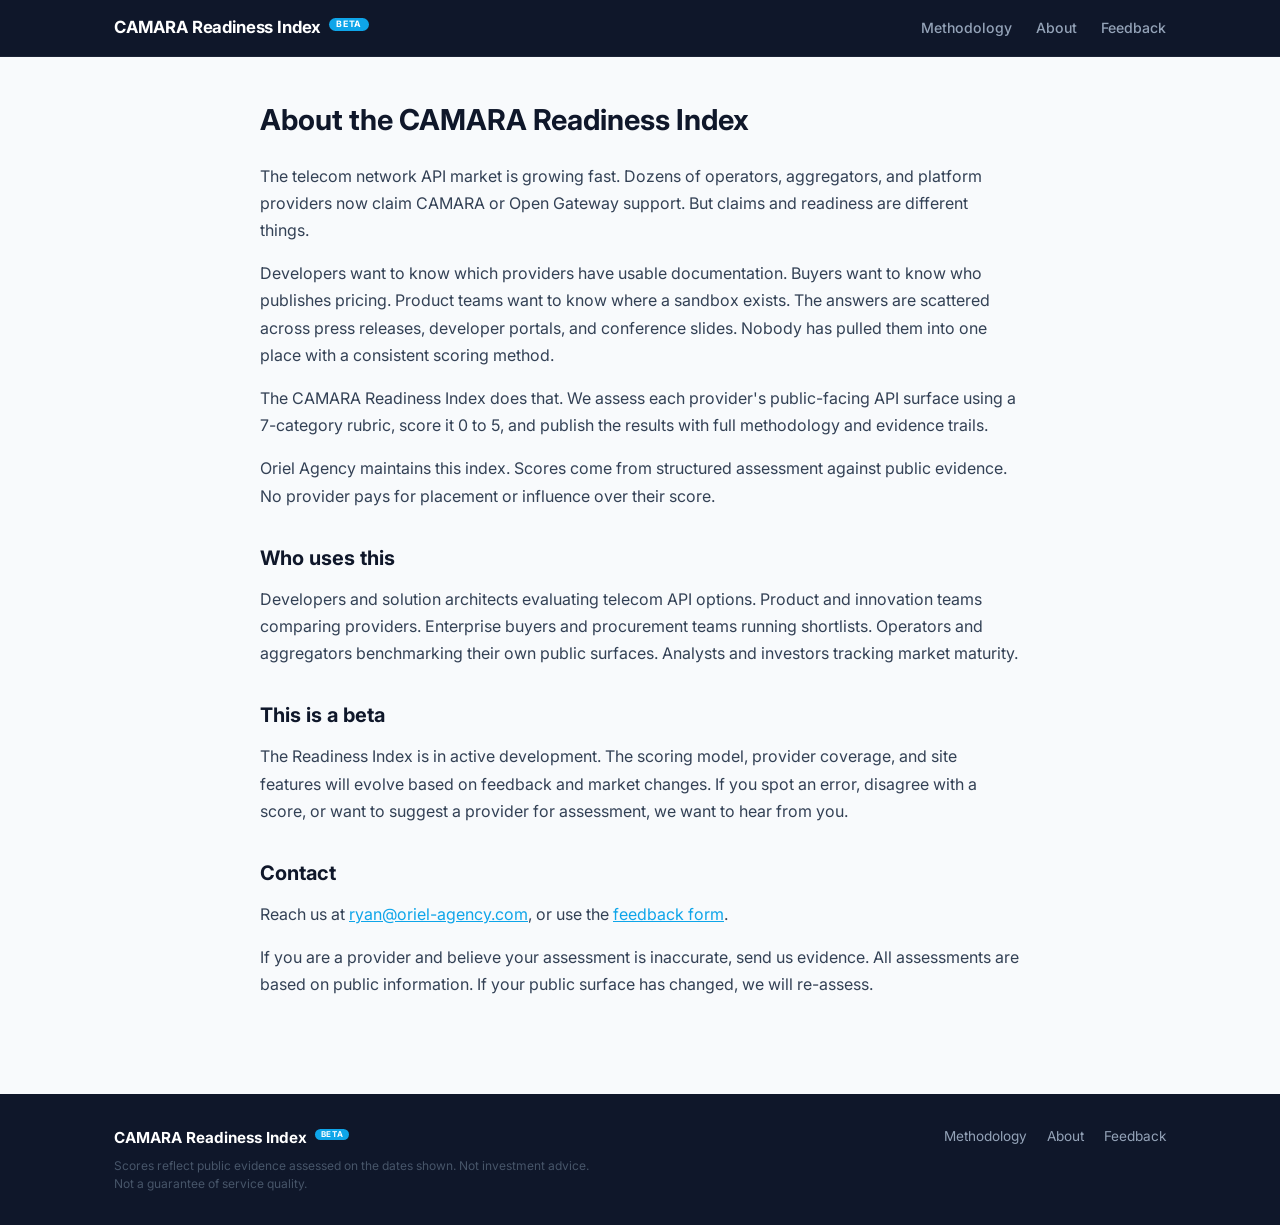
==== about.html @ 5c23a55e "Add files via upload" ====
<!DOCTYPE html>
<html lang="en">
<head>
    <meta charset="UTF-8">
    <meta name="viewport" content="width=device-width, initial-scale=1.0">
    <title>About | CAMARA Readiness Index</title>
    <meta name="robots" content="noindex, nofollow">
    <link rel="preconnect" href="https://fonts.googleapis.com">
    <link href="https://fonts.googleapis.com/css2?family=Inter:wght@400;500;600;700&family=JetBrains+Mono:wght@500&display=swap" rel="stylesheet">
    <link rel="stylesheet" href="style.css">
</head>
<body>

<nav class="nav">
    <div class="container nav-inner">
        <a href="/" class="nav-logo">CAMARA Readiness Index <span class="beta-pill">Beta</span></a>
        <div class="nav-links">
            <a href="/methodology.html">Methodology</a>
            <a href="/about.html">About</a>
            <a href="/feedback.html">Feedback</a>
        </div>
    </div>
</nav>

<main class="container content-page">

    <h1>About the CAMARA Readiness Index</h1>

    <p>The telecom network API market is growing fast. Dozens of operators, aggregators, and platform providers now claim CAMARA or Open Gateway support. But claims and readiness are different things.</p>

    <p>Developers want to know which providers have usable documentation. Buyers want to know who publishes pricing. Product teams want to know where a sandbox exists. The answers are scattered across press releases, developer portals, and conference slides. Nobody has pulled them into one place with a consistent scoring method.</p>

    <p>The CAMARA Readiness Index does that. We assess each provider's public-facing API surface using a 7-category rubric, score it 0 to 5, and publish the results with full methodology and evidence trails.</p>

    <p>Oriel Agency maintains this index. Scores come from structured assessment against public evidence. No provider pays for placement or influence over their score.</p>

    <h2>Who uses this</h2>

    <p>Developers and solution architects evaluating telecom API options. Product and innovation teams comparing providers. Enterprise buyers and procurement teams running shortlists. Operators and aggregators benchmarking their own public surfaces. Analysts and investors tracking market maturity.</p>

    <h2>This is a beta</h2>

    <p>The Readiness Index is in active development. The scoring model, provider coverage, and site features will evolve based on feedback and market changes. If you spot an error, disagree with a score, or want to suggest a provider for assessment, we want to hear from you.</p>

    <h2>Contact</h2>

    <p>Reach us at <a href="mailto:ryan@oriel-agency.com">ryan@oriel-agency.com</a>, or use the <a href="/feedback.html">feedback form</a>.</p>

    <p>If you are a provider and believe your assessment is inaccurate, send us evidence. All assessments are based on public information. If your public surface has changed, we will re-assess.</p>

</main>

<footer class="footer">
    <div class="container footer-inner">
        <div class="footer-left">
            <span class="footer-brand">CAMARA Readiness Index <span class="beta-pill beta-pill-sm">Beta</span></span>
            <p class="footer-disclaimer">Scores reflect public evidence assessed on the dates shown. Not investment advice. Not a guarantee of service quality.</p>
        </div>
        <div class="footer-links">
            <a href="/methodology.html">Methodology</a>
            <a href="/about.html">About</a>
            <a href="/feedback.html">Feedback</a>
        </div>
    </div>
</footer>

</body>
</html>
---- style.css ----
/* CAMARA Readiness Index v2 — Styles */

*, *::before, *::after { box-sizing: border-box; margin: 0; padding: 0; }

:root {
    --navy: #0f172a;
    --navy-light: #1e293b;
    --accent: #0ea5e9;
    --accent-hover: #0284c7;
    --accent-glow: rgba(14, 165, 233, 0.12);
    --bg: #f8fafc;
    --white: #ffffff;
    --border: #e2e8f0;
    --text: #334155;
    --text-light: #64748b;
    --high: #22c55e;
    --moderate: #f59e0b;
    --early: #f97316;
    --minimal: #ef4444;
    --unclear: #9ca3af;
    --radius: 10px;
    --shadow: 0 1px 3px rgba(0,0,0,0.06), 0 1px 2px rgba(0,0,0,0.04);
    --shadow-md: 0 4px 12px rgba(0,0,0,0.08), 0 2px 4px rgba(0,0,0,0.04);
}

html { font-size: 16px; }
body {
    font-family: 'Inter', system-ui, -apple-system, sans-serif;
    color: var(--text);
    background: var(--bg);
    line-height: 1.6;
    -webkit-font-smoothing: antialiased;
}

.container { max-width: 1100px; margin: 0 auto; padding: 0 1.5rem; }

/* --- Beta pill --- */
.beta-pill {
    display: inline-flex; align-items: center; justify-content: center;
    font-size: 0.55rem; font-weight: 700; text-transform: uppercase; letter-spacing: 0.08em;
    background: var(--accent); color: #fff;
    padding: 0.12rem 0.45rem; border-radius: 20px;
    vertical-align: super; margin-left: 0.25rem;
    line-height: 1;
}
.beta-pill-lg { font-size: 0.65rem; padding: 0.18rem 0.55rem; }
.beta-pill-sm { font-size: 0.5rem; padding: 0.1rem 0.35rem; }

/* --- Nav --- */
.nav {
    background: var(--navy);
    padding: 0.9rem 0;
    position: sticky; top: 0; z-index: 100;
    border-bottom: 1px solid rgba(255,255,255,0.05);
}
.nav-inner { display: flex; align-items: center; justify-content: space-between; }
.nav-logo { color: #fff; font-weight: 700; font-size: 1.05rem; text-decoration: none; letter-spacing: -0.01em; }
.nav-links { display: flex; gap: 1.5rem; }
.nav-links a { color: #94a3b8; text-decoration: none; font-size: 0.88rem; font-weight: 500; transition: color .15s; }
.nav-links a:hover { color: #fff; }

/* --- Hero --- */
.hero {
    background: linear-gradient(160deg, #0f172a 0%, #162544 40%, #0c2a4a 100%);
    color: #fff;
    padding: 4rem 0 3.5rem;
    position: relative;
    overflow: hidden;
    border-bottom: 3px solid var(--accent);
}
.hero::before {
    content: '';
    position: absolute;
    top: -40%; right: -15%;
    width: 500px; height: 500px;
    background: radial-gradient(circle, rgba(14,165,233,0.1) 0%, transparent 65%);
    pointer-events: none;
}
.hero h1 { font-size: 2.4rem; font-weight: 700; letter-spacing: -0.025em; margin-bottom: 0.9rem; position: relative; }
.hero-sub { font-size: 1.15rem; color: #e2e8f0; max-width: 600px; margin-bottom: 0.85rem; line-height: 1.5; position: relative; }
.hero-body { font-size: 0.92rem; color: #94a3b8; max-width: 600px; line-height: 1.75; position: relative; }

/* --- Leaderboard section --- */
.leaderboard-section { padding: 2.5rem 0; }
.leaderboard-header h2 { font-size: 1.4rem; font-weight: 700; color: var(--navy); margin-bottom: 0.4rem; }
.leaderboard-note { font-size: 0.88rem; color: var(--text-light); margin-bottom: 1.5rem; max-width: 700px; }

/* Filters */
.filters { display: flex; gap: 0.75rem; margin-bottom: 1.5rem; flex-wrap: wrap; }
.filter-select {
    padding: 0.5rem 0.75rem;
    border: 1px solid var(--border);
    border-radius: var(--radius);
    font-size: 0.85rem;
    font-family: inherit;
    color: var(--text);
    background: var(--white);
    cursor: pointer;
    min-width: 200px;
    transition: border-color .15s, box-shadow .15s;
}
.filter-select:focus { border-color: var(--accent); outline: none; box-shadow: 0 0 0 3px var(--accent-glow); }

/* Leaderboard cards */
.leaderboard { display: flex; flex-direction: column; gap: 0.75rem; }

.provider-card {
    background: var(--white);
    border: 1px solid var(--border);
    border-radius: var(--radius);
    padding: 1.15rem 1.5rem;
    box-shadow: var(--shadow);
    transition: box-shadow .2s, transform .15s, border-color .2s;
    text-decoration: none;
    color: inherit;
    display: flex;
    align-items: center;
    gap: 1.25rem;
}
.provider-card:hover {
    box-shadow: var(--shadow-md);
    transform: translateY(-2px);
    border-color: var(--accent);
}

.card-rank {
    font-family: 'JetBrains Mono', monospace;
    font-size: 1.1rem; font-weight: 700; color: #cbd5e1;
    min-width: 2rem; text-align: center;
}

.card-body { flex: 1; min-width: 0; }
.card-top { display: flex; align-items: center; gap: 0.6rem; margin-bottom: 0.5rem; }
.tier-badge {
    display: inline-flex; align-items: center; justify-content: center;
    width: 1.85rem; height: 1.85rem; border-radius: 6px;
    font-weight: 700; font-size: 0.8rem; color: #fff;
    flex-shrink: 0;
}
.tier-badge.tier-a { background: #6366f1; }
.tier-badge.tier-b { background: #8b5cf6; }
.tier-badge.tier-c { background: #0ea5e9; }
.tier-badge.tier-d { background: #14b8a6; }

.card-name { font-size: 1.05rem; font-weight: 700; color: var(--navy); }
.card-role { font-size: 0.78rem; color: var(--text-light); }

/* Score bar */
.score-row { display: flex; align-items: center; gap: 0.75rem; margin-bottom: 0.35rem; }
.score-bar-track {
    flex: 1; max-width: 220px; height: 8px;
    background: #e2e8f0; border-radius: 4px; overflow: hidden;
}
.score-bar-fill { height: 100%; border-radius: 4px; transition: width .5s ease; }
.score-num { font-family: 'JetBrains Mono', monospace; font-weight: 500; font-size: 0.92rem; color: var(--navy); min-width: 50px; }
.readiness-label { font-size: 0.78rem; font-weight: 600; }

.card-meta { display: flex; gap: 1.25rem; font-size: 0.78rem; color: var(--text-light); flex-wrap: wrap; }
.card-meta span { white-space: nowrap; }

/* Card score (right side) */
.card-score-area { text-align: right; flex-shrink: 0; min-width: 90px; }
.card-score-big { font-family: 'JetBrains Mono', monospace; font-size: 1.6rem; font-weight: 700; line-height: 1.2; }
.card-score-max { font-size: 0.8rem; color: var(--text-light); font-weight: 400; }

/* --- How it works --- */
.how-it-works { padding: 2.5rem 0 3rem; border-top: 1px solid var(--border); }
.how-it-works h2 { font-size: 1.4rem; font-weight: 700; color: var(--navy); margin-bottom: 1.5rem; text-align: center; }
.three-col { display: grid; grid-template-columns: repeat(3, 1fr); gap: 1.25rem; margin-bottom: 2rem; }
.col {
    background: var(--white); border: 1px solid var(--border);
    border-radius: var(--radius); padding: 1.5rem; text-align: center;
    transition: box-shadow .2s, transform .15s;
}
.col:hover { box-shadow: var(--shadow-md); transform: translateY(-2px); }
.col-number { font-size: 2rem; font-weight: 700; color: var(--accent); margin-bottom: 0.5rem; }
.col h3 { font-size: 0.95rem; font-weight: 600; color: var(--navy); margin-bottom: 0.4rem; }
.col p { font-size: 0.85rem; color: var(--text-light); line-height: 1.65; }
.cta-row { text-align: center; }

/* Buttons */
.btn {
    display: inline-block; padding: 0.6rem 1.4rem; border-radius: var(--radius);
    font-size: 0.88rem; font-weight: 600; text-decoration: none; transition: all .2s;
    cursor: pointer;
}
.btn-secondary { color: var(--accent); border: 1.5px solid var(--accent); background: transparent; }
.btn-secondary:hover { background: var(--accent); color: #fff; }
.btn-primary { color: #fff; background: var(--accent); border: 1.5px solid var(--accent); }
.btn-primary:hover { background: var(--accent-hover); border-color: var(--accent-hover); }

/* --- Content pages (methodology, about) --- */
.content-page { padding: 2.5rem 0 3rem; max-width: 760px; }
.content-page h1 { font-size: 1.8rem; font-weight: 700; color: var(--navy); margin-bottom: 1.25rem; }
.content-page h2 { font-size: 1.25rem; font-weight: 700; color: var(--navy); margin-top: 2rem; margin-bottom: 0.75rem; }
.content-page p { margin-bottom: 1rem; line-height: 1.7; }
.content-page a { color: var(--accent); }

/* Methodology categories */
.method-categories { display: flex; flex-direction: column; gap: 0.75rem; margin-bottom: 1.5rem; }
.method-cat {
    background: var(--white); border: 1px solid var(--border); border-radius: var(--radius);
    padding: 1.15rem 1.25rem; transition: border-color .15s;
}
.method-cat:hover { border-color: var(--accent); }
.method-cat-header { display: flex; align-items: center; justify-content: space-between; margin-bottom: 0.35rem; }
.method-cat h3 { font-size: 0.95rem; font-weight: 600; color: var(--navy); }
.method-weight { font-size: 0.78rem; font-weight: 600; color: var(--accent); background: #e0f2fe; padding: 0.15rem 0.55rem; border-radius: 4px; }
.method-cat p { font-size: 0.85rem; color: var(--text-light); line-height: 1.6; margin: 0; }

/* Score labels list */
.score-labels-list { display: flex; flex-direction: column; gap: 0.5rem; margin: 1rem 0 1.5rem; }
.score-label-item { display: flex; align-items: center; gap: 0.6rem; font-size: 0.88rem; }
.score-dot { width: 12px; height: 12px; border-radius: 50%; flex-shrink: 0; }
.score-dot.high { background: var(--high); }
.score-dot.moderate { background: var(--moderate); }
.score-dot.early { background: var(--early); }
.score-dot.minimal { background: var(--minimal); }
.score-dot.unclear { background: var(--unclear); }

/* --- Provider profile page --- */
.back-link { display: inline-block; margin: 1.5rem 0; font-size: 0.88rem; color: var(--accent); text-decoration: none; font-weight: 500; }
.back-link:hover { text-decoration: underline; }

.provider-profile { padding-bottom: 3rem; }
.profile-header { margin-bottom: 2rem; }
.profile-header .card-top { margin-bottom: 0.5rem; }
.profile-meta { font-size: 0.88rem; color: var(--text-light); margin-bottom: 1rem; line-height: 1.7; }
.profile-meta a { color: var(--accent); }

.breakdown { margin-bottom: 2rem; }
.breakdown h2 { font-size: 1.2rem; font-weight: 700; color: var(--navy); margin-bottom: 1rem; }
.breakdown-row { display: flex; align-items: center; gap: 0.75rem; padding: 0.55rem 0; border-bottom: 1px solid var(--border); }
.breakdown-label { min-width: 180px; font-size: 0.85rem; font-weight: 500; color: var(--text); }
.breakdown-bar-track { flex: 1; max-width: 240px; height: 8px; background: #e2e8f0; border-radius: 4px; overflow: hidden; }
.breakdown-bar-fill { height: 100%; border-radius: 4px; transition: width .5s ease; }
.breakdown-score { font-family: 'JetBrains Mono', monospace; font-size: 0.85rem; font-weight: 500; color: var(--navy); min-width: 55px; text-align: right; }
.breakdown-unknown { font-size: 0.8rem; color: var(--unclear); font-style: italic; }

.profile-section { margin-bottom: 2rem; }
.profile-section h2 { font-size: 1.2rem; font-weight: 700; color: var(--navy); margin-bottom: 0.75rem; }
.profile-section p { line-height: 1.7; }

.strengths-limits { display: grid; grid-template-columns: 1fr 1fr; gap: 1.5rem; margin-bottom: 2rem; }
.sl-box { background: var(--white); border: 1px solid var(--border); border-radius: var(--radius); padding: 1.25rem; }
.sl-box h3 { font-size: 0.95rem; font-weight: 600; color: var(--navy); margin-bottom: 0.5rem; }
.sl-box p { font-size: 0.88rem; line-height: 1.7; color: var(--text); }

.profile-info { font-size: 0.85rem; color: var(--text-light); margin-top: 1.5rem; }
.profile-info span { display: block; margin-bottom: 0.3rem; }

/* --- Feedback form --- */
.feedback-section { padding: 2.5rem 0 3rem; max-width: 640px; }
.feedback-section h1 { font-size: 1.8rem; font-weight: 700; color: var(--navy); margin-bottom: 0.5rem; }
.feedback-section .lead { font-size: 0.95rem; color: var(--text-light); margin-bottom: 2rem; line-height: 1.7; }

.form-group { margin-bottom: 1.25rem; }
.form-group label { display: block; font-size: 0.88rem; font-weight: 600; color: var(--navy); margin-bottom: 0.35rem; }
.form-group input,
.form-group select,
.form-group textarea {
    width: 100%; padding: 0.6rem 0.75rem;
    border: 1px solid var(--border); border-radius: var(--radius);
    font-family: inherit; font-size: 0.88rem; color: var(--text);
    background: var(--white); transition: border-color .15s;
}
.form-group input:focus,
.form-group select:focus,
.form-group textarea:focus { border-color: var(--accent); outline: none; box-shadow: 0 0 0 3px var(--accent-glow); }
.form-group textarea { min-height: 120px; resize: vertical; }
.form-hint { font-size: 0.78rem; color: var(--text-light); margin-top: 0.25rem; }

/* Loading / error / empty states */
.loading { text-align: center; padding: 3rem; color: var(--text-light); font-size: 0.92rem; }
.error { text-align: center; padding: 3rem; color: var(--minimal); font-size: 0.92rem; }
.no-results { text-align: center; padding: 2rem; color: var(--text-light); font-size: 0.92rem; }

/* --- Footer --- */
.footer { background: var(--navy); color: #94a3b8; padding: 2rem 0; margin-top: 2rem; }
.footer-inner { display: flex; justify-content: space-between; align-items: flex-start; gap: 2rem; }
.footer-brand { font-weight: 700; color: #fff; font-size: 0.95rem; display: block; margin-bottom: 0.4rem; }
.footer-disclaimer { font-size: 0.75rem; color: #475569; max-width: 480px; line-height: 1.5; }
.footer-links { display: flex; gap: 1.25rem; }
.footer-links a { color: #94a3b8; text-decoration: none; font-size: 0.85rem; }
.footer-links a:hover { color: #fff; }

/* --- Responsive --- */
@media (max-width: 768px) {
    .hero { padding: 2.5rem 0 2rem; }
    .hero h1 { font-size: 1.7rem; }
    .hero-sub { font-size: 1.05rem; }
    .three-col { grid-template-columns: 1fr; }
    .strengths-limits { grid-template-columns: 1fr; }
    .footer-inner { flex-direction: column; }
    .breakdown-label { min-width: 130px; font-size: 0.8rem; }
    .card-meta { gap: 0.75rem; }
    .filters { flex-direction: column; }
    .filter-select { min-width: 100%; }
    .provider-card { flex-direction: column; align-items: flex-start; gap: 0.75rem; }
    .card-rank { min-width: auto; }
    .card-score-area { text-align: left; }
}
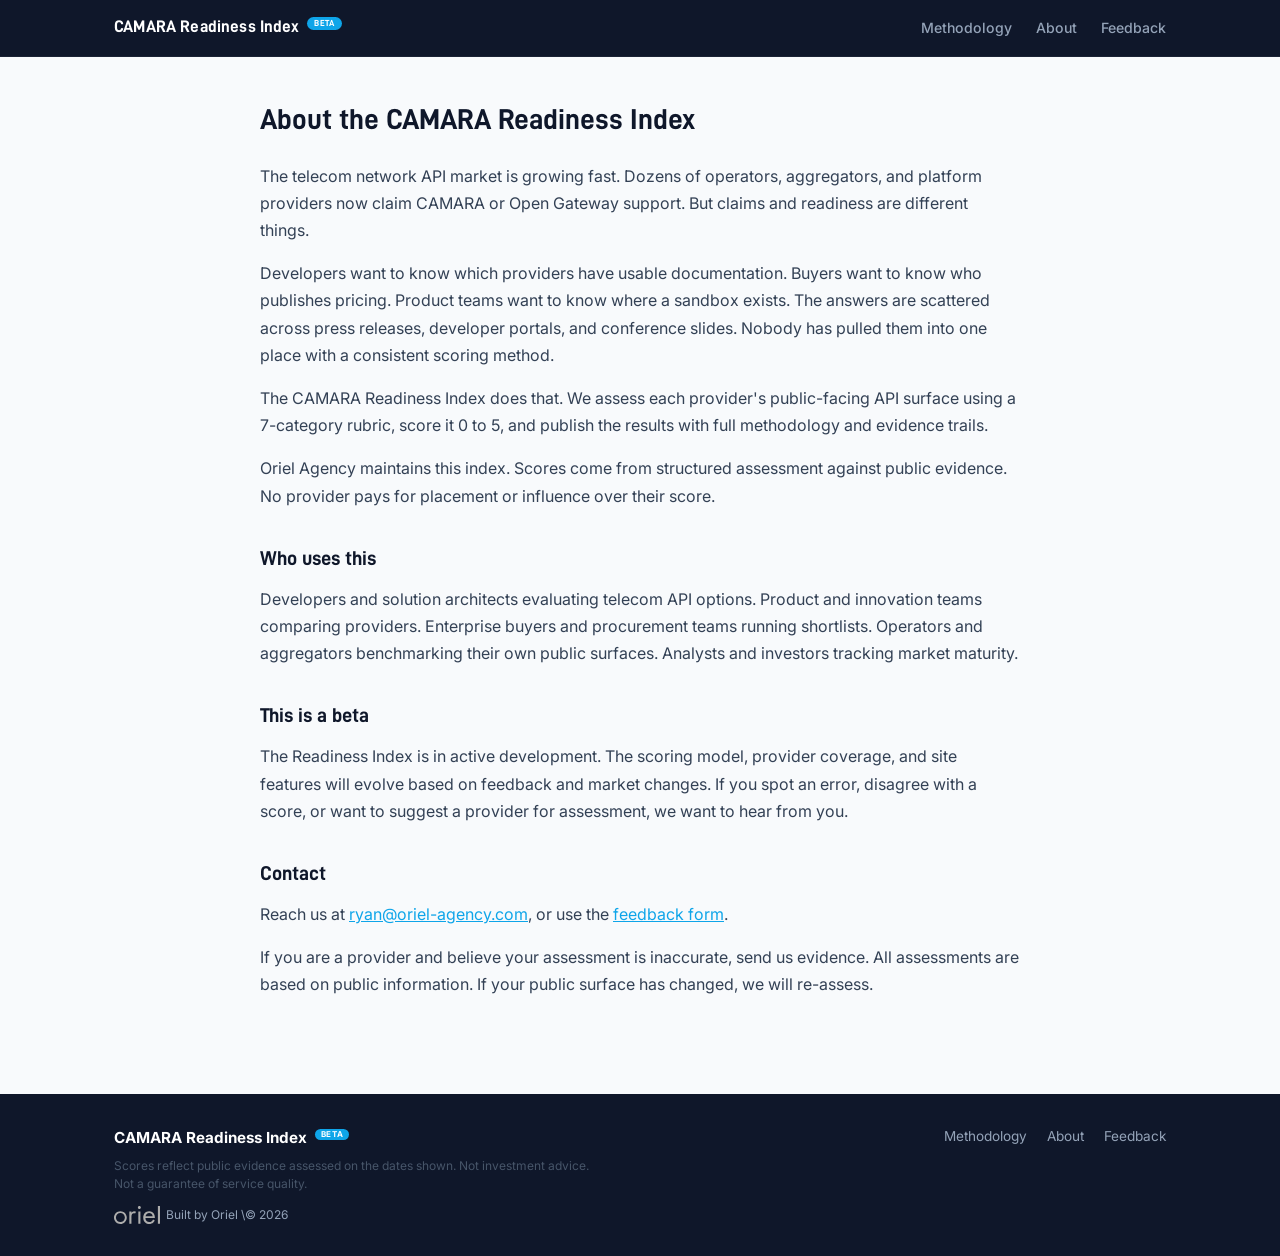
==== commit 7f2acf2d: "Add D-DIN font, Oriel branding, country flags, updated copy" ====
--- a/about.html
+++ b/about.html
@@ -55,6 +55,11 @@
         <div class="footer-left">
             <span class="footer-brand">CAMARA Readiness Index <span class="beta-pill beta-pill-sm">Beta</span></span>
             <p class="footer-disclaimer">Scores reflect public evidence assessed on the dates shown. Not investment advice. Not a guarantee of service quality.</p>
+            <div class="footer-credit">
+                <a href="https://oriel-agency.com/" target="_blank" rel="noopener">
+                    <img src="oriel-logo.svg" alt="Oriel Agency"> Built by Oriel \&copy; 2026
+                </a>
+            </div>
         </div>
         <div class="footer-links">
             <a href="/methodology.html">Methodology</a>
--- a/style.css
+++ b/style.css
@@ -1,4 +1,19 @@
 /* CAMARA Readiness Index v2 — Styles */
+
+@font-face {
+    font-family: 'D-DIN';
+    src: url('fonts/D-DIN.otf') format('opentype');
+    font-weight: 400;
+    font-style: normal;
+    font-display: swap;
+}
+@font-face {
+    font-family: 'D-DIN';
+    src: url('fonts/D-DIN-Bold.otf') format('opentype');
+    font-weight: 700;
+    font-style: normal;
+    font-display: swap;
+}
 
 *, *::before, *::after { box-sizing: border-box; margin: 0; padding: 0; }
 
@@ -54,7 +69,7 @@
     border-bottom: 1px solid rgba(255,255,255,0.05);
 }
 .nav-inner { display: flex; align-items: center; justify-content: space-between; }
-.nav-logo { color: #fff; font-weight: 700; font-size: 1.05rem; text-decoration: none; letter-spacing: -0.01em; }
+.nav-logo { color: #fff; font-family: 'D-DIN', 'Inter', sans-serif; font-weight: 700; font-size: 1.05rem; text-decoration: none; letter-spacing: 0.01em; }
 .nav-links { display: flex; gap: 1.5rem; }
 .nav-links a { color: #94a3b8; text-decoration: none; font-size: 0.88rem; font-weight: 500; transition: color .15s; }
 .nav-links a:hover { color: #fff; }
@@ -76,13 +91,13 @@
     background: radial-gradient(circle, rgba(14,165,233,0.1) 0%, transparent 65%);
     pointer-events: none;
 }
-.hero h1 { font-size: 2.4rem; font-weight: 700; letter-spacing: -0.025em; margin-bottom: 0.9rem; position: relative; }
+.hero h1 { font-family: 'D-DIN', 'Inter', sans-serif; font-size: 2.4rem; font-weight: 700; letter-spacing: -0.01em; margin-bottom: 0.9rem; position: relative; }
 .hero-sub { font-size: 1.15rem; color: #e2e8f0; max-width: 600px; margin-bottom: 0.85rem; line-height: 1.5; position: relative; }
 .hero-body { font-size: 0.92rem; color: #94a3b8; max-width: 600px; line-height: 1.75; position: relative; }
 
 /* --- Leaderboard section --- */
 .leaderboard-section { padding: 2.5rem 0; }
-.leaderboard-header h2 { font-size: 1.4rem; font-weight: 700; color: var(--navy); margin-bottom: 0.4rem; }
+.leaderboard-header h2 { font-family: 'D-DIN', 'Inter', sans-serif; font-size: 1.4rem; font-weight: 700; color: var(--navy); margin-bottom: 0.4rem; }
 .leaderboard-note { font-size: 0.88rem; color: var(--text-light); margin-bottom: 1.5rem; max-width: 700px; }
 
 /* Filters */
@@ -165,7 +180,7 @@
 
 /* --- How it works --- */
 .how-it-works { padding: 2.5rem 0 3rem; border-top: 1px solid var(--border); }
-.how-it-works h2 { font-size: 1.4rem; font-weight: 700; color: var(--navy); margin-bottom: 1.5rem; text-align: center; }
+.how-it-works h2 { font-family: 'D-DIN', 'Inter', sans-serif; font-size: 1.4rem; font-weight: 700; color: var(--navy); margin-bottom: 1.5rem; text-align: center; }
 .three-col { display: grid; grid-template-columns: repeat(3, 1fr); gap: 1.25rem; margin-bottom: 2rem; }
 .col {
     background: var(--white); border: 1px solid var(--border);
@@ -191,8 +206,8 @@
 
 /* --- Content pages (methodology, about) --- */
 .content-page { padding: 2.5rem 0 3rem; max-width: 760px; }
-.content-page h1 { font-size: 1.8rem; font-weight: 700; color: var(--navy); margin-bottom: 1.25rem; }
-.content-page h2 { font-size: 1.25rem; font-weight: 700; color: var(--navy); margin-top: 2rem; margin-bottom: 0.75rem; }
+.content-page h1 { font-family: 'D-DIN', 'Inter', sans-serif; font-size: 1.8rem; font-weight: 700; color: var(--navy); margin-bottom: 1.25rem; }
+.content-page h2 { font-family: 'D-DIN', 'Inter', sans-serif; font-size: 1.25rem; font-weight: 700; color: var(--navy); margin-top: 2rem; margin-bottom: 0.75rem; }
 .content-page p { margin-bottom: 1rem; line-height: 1.7; }
 .content-page a { color: var(--accent); }
 
@@ -283,6 +298,26 @@
 .footer-links { display: flex; gap: 1.25rem; }
 .footer-links a { color: #94a3b8; text-decoration: none; font-size: 0.85rem; }
 .footer-links a:hover { color: #fff; }
+
+.footer-credit { display: flex; align-items: center; gap: 0.5rem; margin-top: 0.75rem; }
+.footer-credit a { display: flex; align-items: center; gap: 0.4rem; color: #94a3b8; text-decoration: none; font-size: 0.75rem; transition: color .15s; }
+.footer-credit a:hover { color: #fff; }
+.footer-credit img { height: 18px; width: auto; opacity: 0.7; transition: opacity .15s; }
+.footer-credit a:hover img { opacity: 1; }
+
+/* Country flag emoji tooltips */
+.flag-wrap { position: relative; display: inline-block; cursor: default; font-size: 1rem; line-height: 1; }
+.flag-wrap + .flag-wrap { margin-left: 0.2rem; }
+.flag-tip {
+    display: none; position: absolute; bottom: 130%; left: 50%; transform: translateX(-50%);
+    background: var(--navy); color: #fff; font-size: 0.7rem; padding: 0.2rem 0.5rem;
+    border-radius: 4px; white-space: nowrap; pointer-events: none; z-index: 10;
+}
+.flag-tip::after {
+    content: ''; position: absolute; top: 100%; left: 50%; transform: translateX(-50%);
+    border: 4px solid transparent; border-top-color: var(--navy);
+}
+.flag-wrap:hover .flag-tip { display: block; }
 
 /* --- Responsive --- */
 @media (max-width: 768px) {
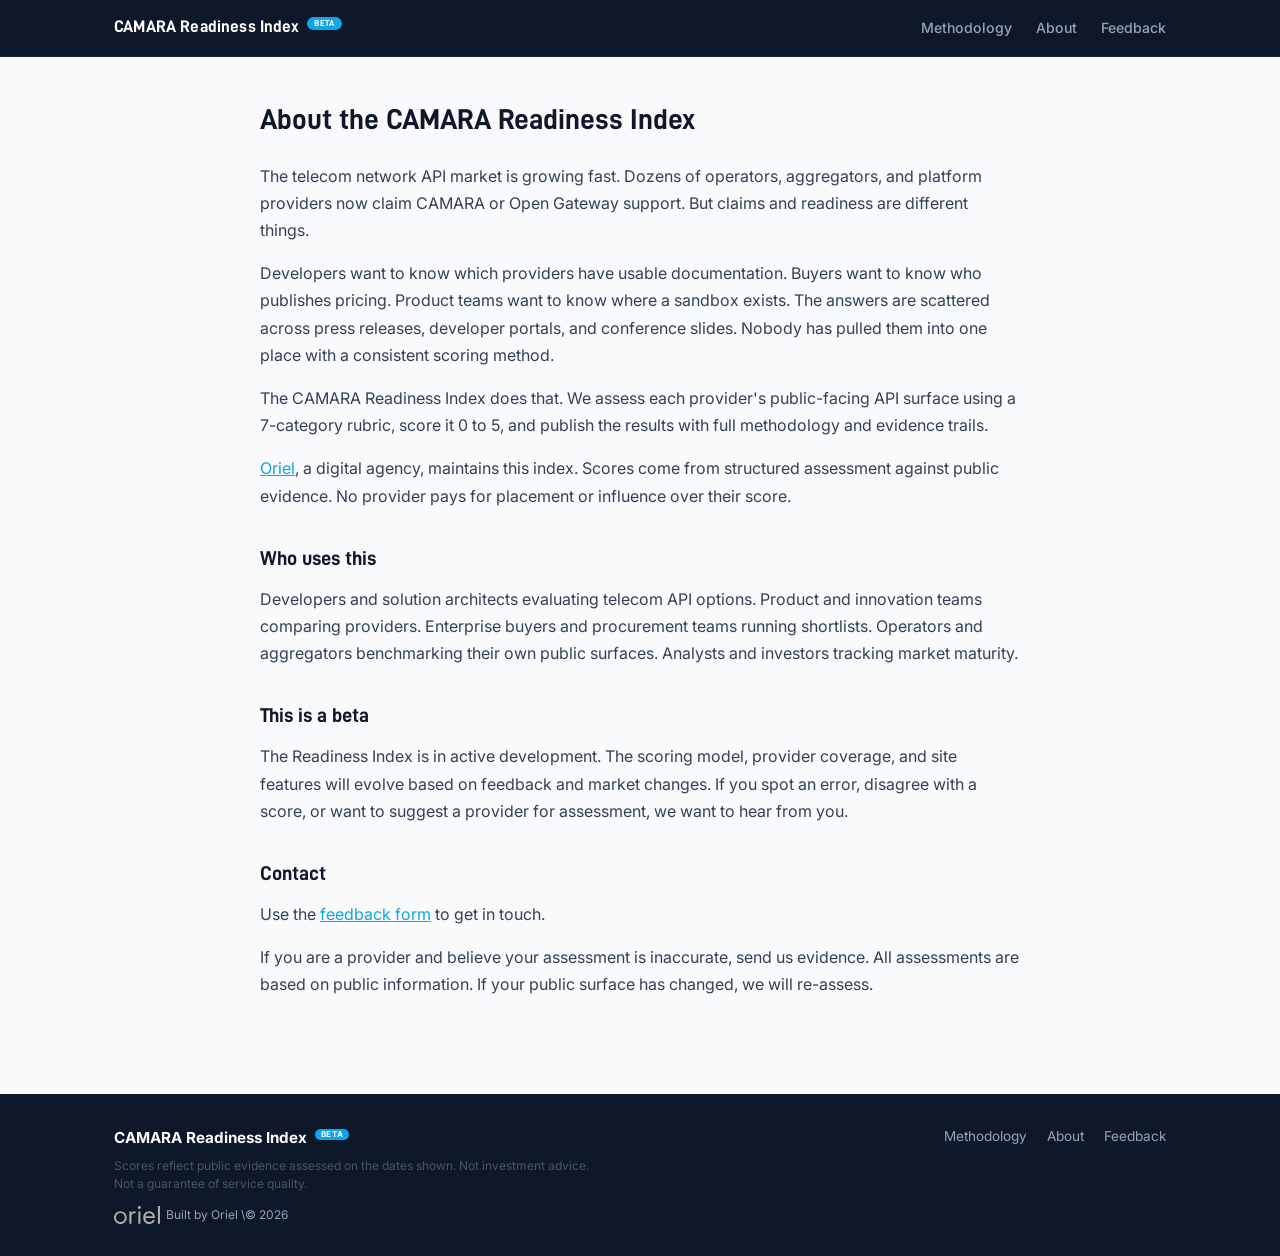
==== commit 1c60a54c: "Copy_update_about_home_header" ====
--- a/about.html
+++ b/about.html
@@ -32,7 +32,7 @@
 
     <p>The CAMARA Readiness Index does that. We assess each provider's public-facing API surface using a 7-category rubric, score it 0 to 5, and publish the results with full methodology and evidence trails.</p>
 
-    <p>Oriel Agency maintains this index. Scores come from structured assessment against public evidence. No provider pays for placement or influence over their score.</p>
+    <p><a href="https://oriel-agency.com/" target="_blank" rel="noopener">Oriel</a>, a digital agency, maintains this index. Scores come from structured assessment against public evidence. No provider pays for placement or influence over their score.</p>
 
     <h2>Who uses this</h2>
 
@@ -44,7 +44,7 @@
 
     <h2>Contact</h2>
 
-    <p>Reach us at <a href="mailto:ryan@oriel-agency.com">ryan@oriel-agency.com</a>, or use the <a href="/feedback.html">feedback form</a>.</p>
+    <p>Use the <a href="/feedback.html">feedback form</a> to get in touch.</p>
 
     <p>If you are a provider and believe your assessment is inaccurate, send us evidence. All assessments are based on public information. If your public surface has changed, we will re-assess.</p>
 
--- a/style.css
+++ b/style.css
@@ -83,17 +83,16 @@
     overflow: hidden;
     border-bottom: 3px solid var(--accent);
 }
-.hero::before {
-    content: '';
+#hero-canvas {
     position: absolute;
-    top: -40%; right: -15%;
-    width: 500px; height: 500px;
-    background: radial-gradient(circle, rgba(14,165,233,0.1) 0%, transparent 65%);
+    inset: 0;
+    z-index: 1;
     pointer-events: none;
 }
-.hero h1 { font-family: 'D-DIN', 'Inter', sans-serif; font-size: 2.4rem; font-weight: 700; letter-spacing: -0.01em; margin-bottom: 0.9rem; position: relative; }
-.hero-sub { font-size: 1.15rem; color: #e2e8f0; max-width: 600px; margin-bottom: 0.85rem; line-height: 1.5; position: relative; }
-.hero-body { font-size: 0.92rem; color: #94a3b8; max-width: 600px; line-height: 1.75; position: relative; }
+.hero .container { position: relative; z-index: 2; }
+.hero h1 { font-family: 'D-DIN', 'Inter', sans-serif; font-size: 2.4rem; font-weight: 700; letter-spacing: -0.01em; margin-bottom: 0.9rem; }
+.hero-sub { font-size: 1.15rem; color: #e2e8f0; max-width: 600px; margin-bottom: 0.85rem; line-height: 1.5; }
+.hero-body { font-size: 0.92rem; color: #94a3b8; max-width: 600px; line-height: 1.75; }
 
 /* --- Leaderboard section --- */
 .leaderboard-section { padding: 2.5rem 0; }
@@ -145,17 +144,21 @@
 }
 
 .card-body { flex: 1; min-width: 0; }
-.card-top { display: flex; align-items: center; gap: 0.6rem; margin-bottom: 0.5rem; }
-.tier-badge {
+.card-top { display: flex; align-items: center; gap: 0.85rem; margin-bottom: 0.5rem; }
+.provider-logo-wrap {
     display: inline-flex; align-items: center; justify-content: center;
-    width: 1.85rem; height: 1.85rem; border-radius: 6px;
-    font-weight: 700; font-size: 0.8rem; color: #fff;
-    flex-shrink: 0;
-}
-.tier-badge.tier-a { background: #6366f1; }
-.tier-badge.tier-b { background: #8b5cf6; }
-.tier-badge.tier-c { background: #0ea5e9; }
-.tier-badge.tier-d { background: #14b8a6; }
+    height: 2rem; width: 5rem;
+    border-radius: 5px; flex-shrink: 0;
+    background: #fff; padding: 4px 6px;
+}
+.provider-logo {
+    display: block; max-height: 100%; max-width: 100%; object-fit: contain;
+}
+.provider-logo-fallback {
+    display: flex; align-items: center; justify-content: center;
+    width: 100%; height: 100%; font-weight: 700; font-size: 0.75rem;
+    color: #fff; background: var(--navy); border-radius: 3px;
+}
 
 .card-name { font-size: 1.05rem; font-weight: 700; color: var(--navy); }
 .card-role { font-size: 0.78rem; color: var(--text-light); }
@@ -307,7 +310,7 @@
 
 /* Country flag emoji tooltips */
 .flag-wrap { position: relative; display: inline-block; cursor: default; font-size: 1rem; line-height: 1; }
-.flag-wrap + .flag-wrap { margin-left: 0.2rem; }
+.flag-wrap + .flag-wrap { margin-left: 0.35rem; }
 .flag-tip {
     display: none; position: absolute; bottom: 130%; left: 50%; transform: translateX(-50%);
     background: var(--navy); color: #fff; font-size: 0.7rem; padding: 0.2rem 0.5rem;
@@ -318,6 +321,7 @@
     border: 4px solid transparent; border-top-color: var(--navy);
 }
 .flag-wrap:hover .flag-tip { display: block; }
+.flag-img { height: 16px; width: auto; vertical-align: middle; border-radius: 2px; }
 
 /* --- Responsive --- */
 @media (max-width: 768px) {
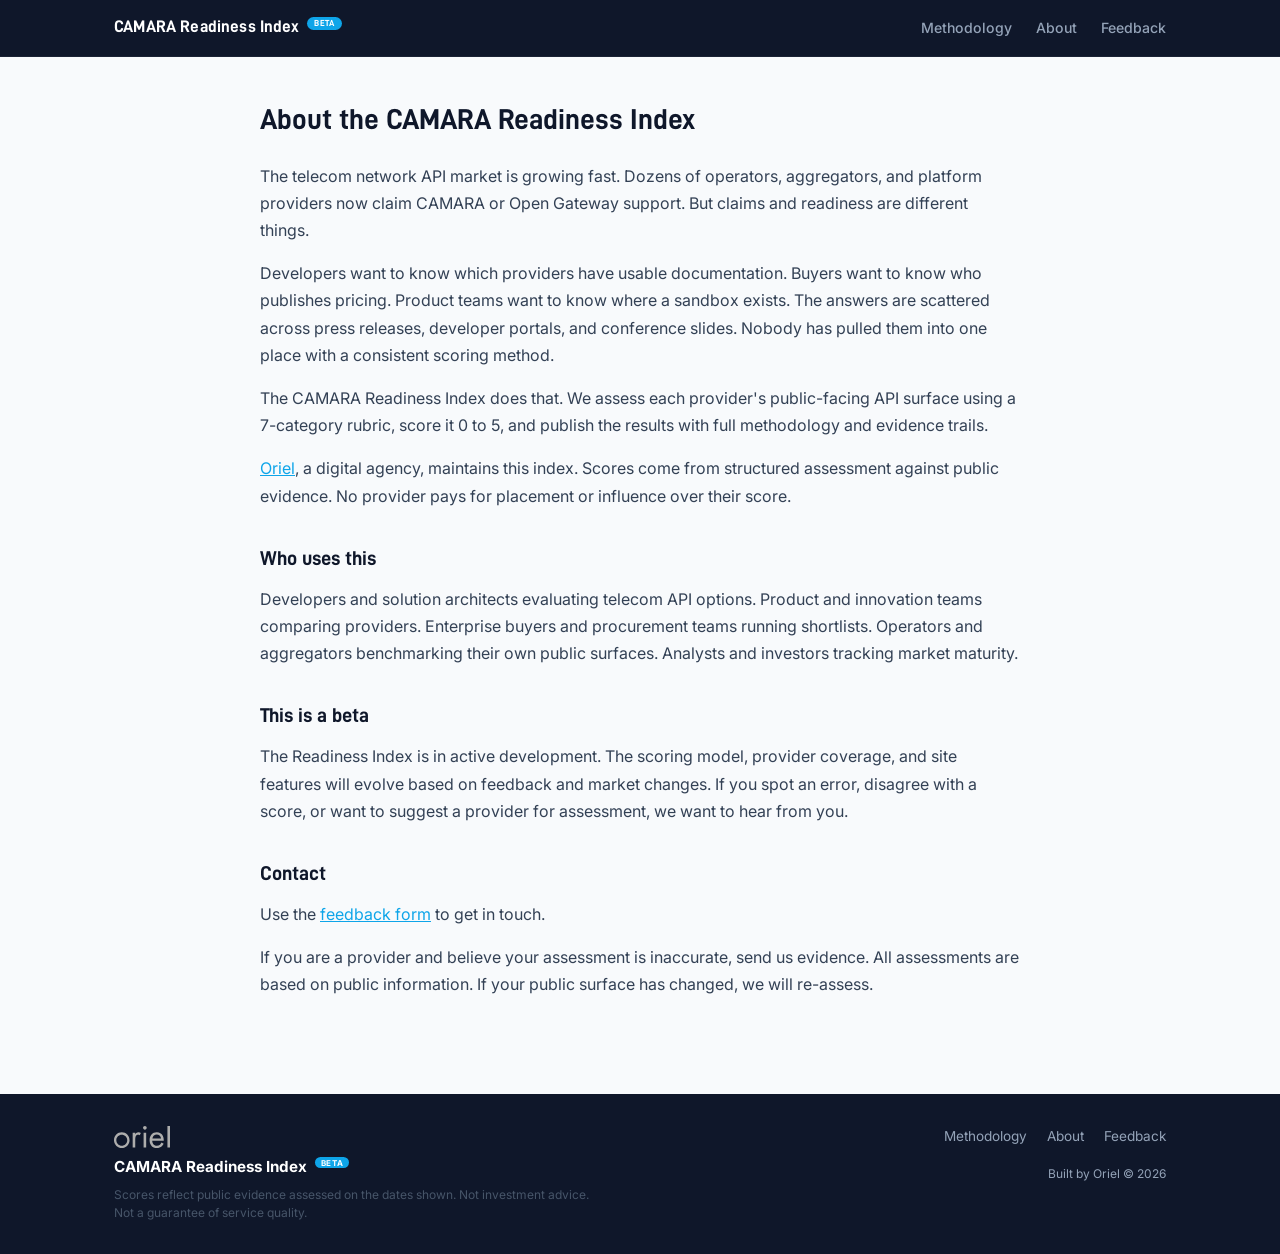
==== commit 847f1e39: "Logos_copy_15.06" ====
--- a/about.html
+++ b/about.html
@@ -53,18 +53,21 @@
 <footer class="footer">
     <div class="container footer-inner">
         <div class="footer-left">
+            <a href="https://oriel-agency.com/" target="_blank" rel="noopener">
+                <img src="oriel-logo.svg" alt="Oriel Agency">
+            </a>
             <span class="footer-brand">CAMARA Readiness Index <span class="beta-pill beta-pill-sm">Beta</span></span>
             <p class="footer-disclaimer">Scores reflect public evidence assessed on the dates shown. Not investment advice. Not a guarantee of service quality.</p>
+        </div>
+        <div class="footer-right">
+            <div class="footer-links">
+                <a href="/methodology.html">Methodology</a>
+                <a href="/about.html">About</a>
+                <a href="/feedback.html">Feedback</a>
+            </div>
             <div class="footer-credit">
-                <a href="https://oriel-agency.com/" target="_blank" rel="noopener">
-                    <img src="oriel-logo.svg" alt="Oriel Agency"> Built by Oriel \&copy; 2026
-                </a>
+                <a href="https://oriel-agency.com/" target="_blank" rel="noopener">Built by Oriel &copy; 2026</a>
             </div>
-        </div>
-        <div class="footer-links">
-            <a href="/methodology.html">Methodology</a>
-            <a href="/about.html">About</a>
-            <a href="/feedback.html">Feedback</a>
         </div>
     </div>
 </footer>
--- a/style.css
+++ b/style.css
@@ -296,17 +296,20 @@
 /* --- Footer --- */
 .footer { background: var(--navy); color: #94a3b8; padding: 2rem 0; margin-top: 2rem; }
 .footer-inner { display: flex; justify-content: space-between; align-items: flex-start; gap: 2rem; }
-.footer-brand { font-weight: 700; color: #fff; font-size: 0.95rem; display: block; margin-bottom: 0.4rem; }
+.footer-left { display: flex; flex-direction: column; gap: 0.4rem; }
+.footer-left > a { display: inline-block; line-height: 0; }
+.footer-left img { height: 22px; width: auto; opacity: 0.7; transition: opacity .15s; }
+.footer-left a:hover img { opacity: 1; }
+.footer-brand { font-weight: 700; color: #fff; font-size: 0.95rem; display: block; }
 .footer-disclaimer { font-size: 0.75rem; color: #475569; max-width: 480px; line-height: 1.5; }
+.footer-right { display: flex; flex-direction: column; align-items: flex-end; gap: 0.75rem; }
 .footer-links { display: flex; gap: 1.25rem; }
 .footer-links a { color: #94a3b8; text-decoration: none; font-size: 0.85rem; }
 .footer-links a:hover { color: #fff; }
 
-.footer-credit { display: flex; align-items: center; gap: 0.5rem; margin-top: 0.75rem; }
-.footer-credit a { display: flex; align-items: center; gap: 0.4rem; color: #94a3b8; text-decoration: none; font-size: 0.75rem; transition: color .15s; }
+.footer-credit { margin-top: 0; }
+.footer-credit a { color: #94a3b8; text-decoration: none; font-size: 0.75rem; transition: color .15s; }
 .footer-credit a:hover { color: #fff; }
-.footer-credit img { height: 18px; width: auto; opacity: 0.7; transition: opacity .15s; }
-.footer-credit a:hover img { opacity: 1; }
 
 /* Country flag emoji tooltips */
 .flag-wrap { position: relative; display: inline-block; cursor: default; font-size: 1rem; line-height: 1; }
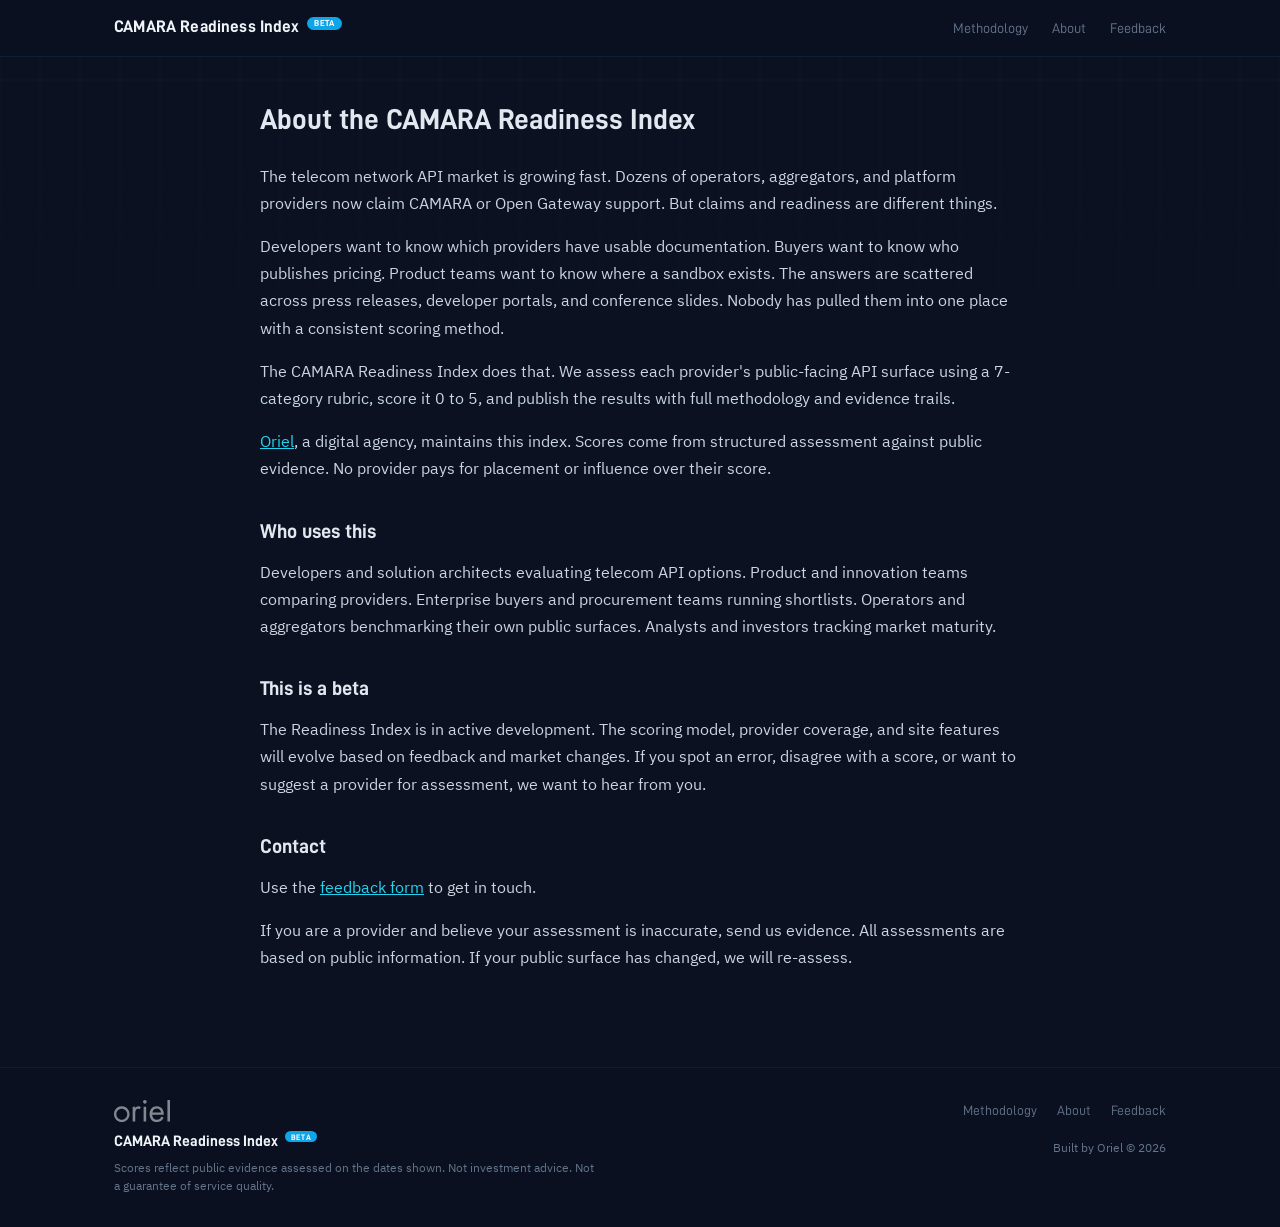
==== commit ca87eec4: "V2_reskin" ====
--- a/about.html
+++ b/about.html
@@ -5,11 +5,10 @@
     <meta name="viewport" content="width=device-width, initial-scale=1.0">
     <title>About | CAMARA Readiness Index</title>
     <meta name="robots" content="noindex, nofollow">
-    <link rel="preconnect" href="https://fonts.googleapis.com">
-    <link href="https://fonts.googleapis.com/css2?family=Inter:wght@400;500;600;700&family=JetBrains+Mono:wght@500&display=swap" rel="stylesheet">
     <link rel="stylesheet" href="style.css">
 </head>
 <body>
+<canvas id="blueprint-grid"></canvas>
 
 <nav class="nav">
     <div class="container nav-inner">
@@ -72,5 +71,7 @@
     </div>
 </footer>
 
+<script src="blueprint-grid.js"></script>
+<script src="nav-glitch.js"></script>
 </body>
 </html>
--- a/style.css
+++ b/style.css
@@ -1,5 +1,6 @@
-/* CAMARA Readiness Index v2 — Styles */
-
+/* CAMARA Readiness Index v3 — Dark Blueprint Theme */
+
+/* --- Font faces --- */
 @font-face {
     font-family: 'D-DIN';
     src: url('fonts/D-DIN.otf') format('opentype');
@@ -14,44 +15,93 @@
     font-style: normal;
     font-display: swap;
 }
+@font-face {
+    font-family: 'IBM Plex Sans';
+    src: url('fonts/IBMPlexSans-Regular.ttf') format('truetype');
+    font-weight: 400;
+    font-style: normal;
+    font-display: swap;
+}
+@font-face {
+    font-family: 'IBM Plex Sans';
+    src: url('fonts/IBMPlexSans-Medium.ttf') format('truetype');
+    font-weight: 500;
+    font-style: normal;
+    font-display: swap;
+}
+@font-face {
+    font-family: 'IBM Plex Sans';
+    src: url('fonts/IBMPlexSans-SemiBold.ttf') format('truetype');
+    font-weight: 600;
+    font-style: normal;
+    font-display: swap;
+}
+@font-face {
+    font-family: 'IBM Plex Sans';
+    src: url('fonts/IBMPlexSans-Bold.ttf') format('truetype');
+    font-weight: 700;
+    font-style: normal;
+    font-display: swap;
+}
 
 *, *::before, *::after { box-sizing: border-box; margin: 0; padding: 0; }
 
 :root {
-    --navy: #0f172a;
-    --navy-light: #1e293b;
+    --bg-deep: #0b1120;
+    --bg-mid: #0f1729;
+    --bg-surface: #131f35;
+    --bg-card: rgba(15, 23, 42, 0.7);
+    --border-grid: rgba(14, 165, 233, 0.10);
+    --border-card: rgba(14, 165, 233, 0.12);
+    --border-filter: rgba(14, 165, 233, 0.15);
+
     --accent: #0ea5e9;
-    --accent-hover: #0284c7;
-    --accent-glow: rgba(14, 165, 233, 0.12);
-    --bg: #f8fafc;
-    --white: #ffffff;
-    --border: #e2e8f0;
-    --text: #334155;
-    --text-light: #64748b;
+    --accent-hover: #38bdf8;
+    --accent-glow: rgba(14, 165, 233, 0.15);
+    --teal: #22d3ee;
+    --teal-dim: rgba(34, 211, 238, 0.15);
+
+    --text: #cbd5e1;
+    --text-bright: #f1f5f9;
+    --text-dim: #64748b;
+    --text-heading: #e2e8f0;
+
     --high: #22c55e;
     --moderate: #f59e0b;
     --early: #f97316;
     --minimal: #ef4444;
-    --unclear: #9ca3af;
-    --radius: 10px;
-    --shadow: 0 1px 3px rgba(0,0,0,0.06), 0 1px 2px rgba(0,0,0,0.04);
-    --shadow-md: 0 4px 12px rgba(0,0,0,0.08), 0 2px 4px rgba(0,0,0,0.04);
-}
-
-html { font-size: 16px; }
+    --unclear: #6b7280;
+
+    --radius: 8px;
+    --shadow: 0 2px 8px rgba(0, 0, 0, 0.3);
+    --shadow-md: 0 4px 16px rgba(0, 0, 0, 0.4);
+}
+
+html { font-size: 16px; scroll-behavior: smooth; }
 body {
-    font-family: 'Inter', system-ui, -apple-system, sans-serif;
+    font-family: 'IBM Plex Sans', system-ui, -apple-system, sans-serif;
     color: var(--text);
-    background: var(--bg);
+    background: var(--bg-deep);
     line-height: 1.6;
     -webkit-font-smoothing: antialiased;
-}
-
-.container { max-width: 1100px; margin: 0 auto; padding: 0 1.5rem; }
+    position: relative;
+    overflow-x: hidden;
+}
+
+/* Full-page blueprint grid canvas */
+#blueprint-grid {
+    position: fixed;
+    inset: 0;
+    z-index: 0;
+    pointer-events: none;
+}
+
+.container { max-width: 1100px; margin: 0 auto; padding: 0 1.5rem; position: relative; z-index: 2; }
 
 /* --- Beta pill --- */
 .beta-pill {
     display: inline-flex; align-items: center; justify-content: center;
+    font-family: 'D-DIN', sans-serif;
     font-size: 0.55rem; font-weight: 700; text-transform: uppercase; letter-spacing: 0.08em;
     background: var(--accent); color: #fff;
     padding: 0.12rem 0.45rem; border-radius: 20px;
@@ -63,64 +113,88 @@
 
 /* --- Nav --- */
 .nav {
-    background: var(--navy);
+    background: rgba(11, 17, 32, 0.85);
+    backdrop-filter: blur(12px);
+    -webkit-backdrop-filter: blur(12px);
     padding: 0.9rem 0;
     position: sticky; top: 0; z-index: 100;
-    border-bottom: 1px solid rgba(255,255,255,0.05);
+    border-bottom: 1px solid var(--border-grid);
 }
 .nav-inner { display: flex; align-items: center; justify-content: space-between; }
-.nav-logo { color: #fff; font-family: 'D-DIN', 'Inter', sans-serif; font-weight: 700; font-size: 1.05rem; text-decoration: none; letter-spacing: 0.01em; }
+.nav-logo {
+    color: var(--text-bright);
+    font-family: 'D-DIN', sans-serif; font-weight: 700; font-size: 1.05rem;
+    text-decoration: none; letter-spacing: 0.01em;
+}
 .nav-links { display: flex; gap: 1.5rem; }
-.nav-links a { color: #94a3b8; text-decoration: none; font-size: 0.88rem; font-weight: 500; transition: color .15s; }
-.nav-links a:hover { color: #fff; }
+.nav-links a {
+    color: var(--text-dim); text-decoration: none;
+    font-family: 'D-DIN', sans-serif; font-size: 0.88rem; font-weight: 400;
+    transition: color .15s;
+}
+.nav-links a:hover { color: var(--teal); }
 
 /* --- Hero --- */
 .hero {
-    background: linear-gradient(160deg, #0f172a 0%, #162544 40%, #0c2a4a 100%);
+    background: linear-gradient(180deg, rgba(11,17,32,0) 0%, rgba(11,17,32,0.4) 100%);
     color: #fff;
-    padding: 4rem 0 3.5rem;
+    padding: 5rem 0 4rem;
     position: relative;
-    overflow: hidden;
-    border-bottom: 3px solid var(--accent);
+    overflow: visible;
 }
 #hero-canvas {
-    position: absolute;
+    position: fixed;
     inset: 0;
     z-index: 1;
     pointer-events: none;
 }
 .hero .container { position: relative; z-index: 2; }
-.hero h1 { font-family: 'D-DIN', 'Inter', sans-serif; font-size: 2.4rem; font-weight: 700; letter-spacing: -0.01em; margin-bottom: 0.9rem; }
-.hero-sub { font-size: 1.15rem; color: #e2e8f0; max-width: 600px; margin-bottom: 0.85rem; line-height: 1.5; }
-.hero-body { font-size: 0.92rem; color: #94a3b8; max-width: 600px; line-height: 1.75; }
+.hero h1 {
+    font-family: 'D-DIN', sans-serif; font-size: 2.6rem; font-weight: 700;
+    letter-spacing: -0.01em; margin-bottom: 1rem; color: #fff;
+}
+.hero-sub {
+    font-size: 1.15rem; color: #94a3b8; max-width: 620px;
+    margin-bottom: 0.85rem; line-height: 1.55;
+}
+.hero-body {
+    font-size: 0.92rem; color: var(--text-dim); max-width: 620px; line-height: 1.75;
+}
 
 /* --- Leaderboard section --- */
-.leaderboard-section { padding: 2.5rem 0; }
-.leaderboard-header h2 { font-family: 'D-DIN', 'Inter', sans-serif; font-size: 1.4rem; font-weight: 700; color: var(--navy); margin-bottom: 0.4rem; }
-.leaderboard-note { font-size: 0.88rem; color: var(--text-light); margin-bottom: 1.5rem; max-width: 700px; }
+.leaderboard-section { padding: 2.5rem 0; position: relative; z-index: 2; }
+.leaderboard-header h2 {
+    font-family: 'D-DIN', sans-serif; font-size: 1.4rem; font-weight: 700;
+    color: var(--text-heading); margin-bottom: 0.4rem;
+}
+.leaderboard-note { font-size: 0.88rem; color: var(--text-dim); margin-bottom: 1.5rem; max-width: 700px; }
 
 /* Filters */
 .filters { display: flex; gap: 0.75rem; margin-bottom: 1.5rem; flex-wrap: wrap; }
 .filter-select {
     padding: 0.5rem 0.75rem;
-    border: 1px solid var(--border);
+    border: 1px solid var(--border-filter);
     border-radius: var(--radius);
     font-size: 0.85rem;
-    font-family: inherit;
+    font-family: 'IBM Plex Sans', sans-serif;
     color: var(--text);
-    background: var(--white);
+    background: rgba(15, 23, 42, 0.6);
     cursor: pointer;
     min-width: 200px;
     transition: border-color .15s, box-shadow .15s;
 }
-.filter-select:focus { border-color: var(--accent); outline: none; box-shadow: 0 0 0 3px var(--accent-glow); }
+.filter-select option { background: var(--bg-surface); color: var(--text); }
+.filter-select:focus { border-color: var(--teal); outline: none; box-shadow: 0 0 0 3px var(--teal-dim); }
 
 /* Leaderboard cards */
 .leaderboard { display: flex; flex-direction: column; gap: 0.75rem; }
 
 .provider-card {
-    background: var(--white);
-    border: 1px solid var(--border);
+    background: var(--bg-card);
+    backdrop-filter: blur(8px);
+    -webkit-backdrop-filter: blur(8px);
+    border: 0.5px solid var(--border-card);
+    border-left: 3px solid var(--unclear);
     border-radius: var(--radius);
     padding: 1.15rem 1.5rem;
     box-shadow: var(--shadow);
@@ -135,11 +209,19 @@
     box-shadow: var(--shadow-md);
     transform: translateY(-2px);
     border-color: var(--accent);
-}
+    border-left-color: inherit;
+}
+
+/* Tier colour on left border */
+.provider-card[data-label="High readiness"] { border-left-color: var(--high); }
+.provider-card[data-label="Moderate readiness"] { border-left-color: var(--moderate); }
+.provider-card[data-label="Early-stage"] { border-left-color: var(--early); }
+.provider-card[data-label="Minimal"] { border-left-color: var(--minimal); }
+.provider-card[data-label="Unclear"] { border-left-color: var(--unclear); }
 
 .card-rank {
-    font-family: 'JetBrains Mono', monospace;
-    font-size: 1.1rem; font-weight: 700; color: #cbd5e1;
+    font-family: 'D-DIN', sans-serif;
+    font-size: 1.2rem; font-weight: 700; color: var(--text-dim);
     min-width: 2rem; text-align: center;
 }
 
@@ -154,77 +236,115 @@
 .provider-logo {
     display: block; max-height: 100%; max-width: 100%; object-fit: contain;
 }
+.provider-logo[alt="Proximus Global / Konera"] {
+    transform: scale(1.45);
+}
 .provider-logo-fallback {
     display: flex; align-items: center; justify-content: center;
     width: 100%; height: 100%; font-weight: 700; font-size: 0.75rem;
-    color: #fff; background: var(--navy); border-radius: 3px;
-}
-
-.card-name { font-size: 1.05rem; font-weight: 700; color: var(--navy); }
-.card-role { font-size: 0.78rem; color: var(--text-light); }
+    color: var(--teal); background: var(--bg-surface);
+    border: 1px solid var(--border-card);
+    border-radius: 3px;
+}
+
+.card-name { font-family: 'D-DIN', sans-serif; font-size: 1.05rem; font-weight: 700; color: var(--text-bright); }
+.card-role { font-size: 0.78rem; color: var(--text-dim); }
 
 /* Score bar */
 .score-row { display: flex; align-items: center; gap: 0.75rem; margin-bottom: 0.35rem; }
 .score-bar-track {
     flex: 1; max-width: 220px; height: 8px;
-    background: #e2e8f0; border-radius: 4px; overflow: hidden;
+    background: rgba(100, 116, 139, 0.2); border-radius: 4px; overflow: hidden;
 }
 .score-bar-fill { height: 100%; border-radius: 4px; transition: width .5s ease; }
-.score-num { font-family: 'JetBrains Mono', monospace; font-weight: 500; font-size: 0.92rem; color: var(--navy); min-width: 50px; }
+.score-num {
+    font-family: 'D-DIN', sans-serif; font-weight: 700; font-size: 0.92rem;
+    color: var(--text); min-width: 50px;
+}
 .readiness-label { font-size: 0.78rem; font-weight: 600; }
 
-.card-meta { display: flex; gap: 1.25rem; font-size: 0.78rem; color: var(--text-light); flex-wrap: wrap; }
+.card-meta { display: flex; gap: 1.25rem; font-size: 0.78rem; color: var(--text-dim); flex-wrap: wrap; }
 .card-meta span { white-space: nowrap; }
 
 /* Card score (right side) */
 .card-score-area { text-align: right; flex-shrink: 0; min-width: 90px; }
-.card-score-big { font-family: 'JetBrains Mono', monospace; font-size: 1.6rem; font-weight: 700; line-height: 1.2; }
-.card-score-max { font-size: 0.8rem; color: var(--text-light); font-weight: 400; }
+.card-score-big {
+    font-family: 'D-DIN', sans-serif; font-size: 1.7rem; font-weight: 700;
+    line-height: 1.2; color: var(--teal);
+}
+.card-score-max { font-size: 0.8rem; color: var(--text-dim); font-weight: 400; }
+
+/* Readiness tier legend */
+.tier-legend {
+    display: flex; gap: 1.5rem; flex-wrap: wrap;
+    padding: 1.25rem 0; margin-top: 1rem;
+    border-top: 1px solid var(--border-grid);
+    font-size: 0.8rem; color: var(--text-dim);
+}
+.tier-legend-item { display: flex; align-items: center; gap: 0.4rem; }
+.tier-dot { width: 10px; height: 10px; border-radius: 50%; flex-shrink: 0; }
+.tier-dot.high { background: var(--high); }
+.tier-dot.moderate { background: var(--moderate); }
+.tier-dot.early { background: var(--early); }
+.tier-dot.minimal { background: var(--minimal); }
+.tier-dot.unclear { background: var(--unclear); }
 
 /* --- How it works --- */
-.how-it-works { padding: 2.5rem 0 3rem; border-top: 1px solid var(--border); }
-.how-it-works h2 { font-family: 'D-DIN', 'Inter', sans-serif; font-size: 1.4rem; font-weight: 700; color: var(--navy); margin-bottom: 1.5rem; text-align: center; }
+.how-it-works { padding: 2.5rem 0 3rem; border-top: 1px solid var(--border-grid); position: relative; z-index: 2; }
+.how-it-works h2 {
+    font-family: 'D-DIN', sans-serif; font-size: 1.4rem; font-weight: 700;
+    color: var(--text-heading); margin-bottom: 1.5rem; text-align: center;
+}
 .three-col { display: grid; grid-template-columns: repeat(3, 1fr); gap: 1.25rem; margin-bottom: 2rem; }
 .col {
-    background: var(--white); border: 1px solid var(--border);
+    background: var(--bg-card);
+    backdrop-filter: blur(8px);
+    border: 0.5px solid var(--border-card);
     border-radius: var(--radius); padding: 1.5rem; text-align: center;
     transition: box-shadow .2s, transform .15s;
 }
-.col:hover { box-shadow: var(--shadow-md); transform: translateY(-2px); }
-.col-number { font-size: 2rem; font-weight: 700; color: var(--accent); margin-bottom: 0.5rem; }
-.col h3 { font-size: 0.95rem; font-weight: 600; color: var(--navy); margin-bottom: 0.4rem; }
-.col p { font-size: 0.85rem; color: var(--text-light); line-height: 1.65; }
+.col:hover { box-shadow: var(--shadow-md); transform: translateY(-2px); border-color: var(--accent); }
+.col-number { font-family: 'D-DIN', sans-serif; font-size: 2rem; font-weight: 700; color: var(--teal); margin-bottom: 0.5rem; }
+.col h3 { font-family: 'D-DIN', sans-serif; font-size: 0.95rem; font-weight: 700; color: var(--text-heading); margin-bottom: 0.4rem; }
+.col p { font-size: 0.85rem; color: var(--text-dim); line-height: 1.65; }
 .cta-row { text-align: center; }
 
 /* Buttons */
 .btn {
     display: inline-block; padding: 0.6rem 1.4rem; border-radius: var(--radius);
-    font-size: 0.88rem; font-weight: 600; text-decoration: none; transition: all .2s;
-    cursor: pointer;
-}
-.btn-secondary { color: var(--accent); border: 1.5px solid var(--accent); background: transparent; }
-.btn-secondary:hover { background: var(--accent); color: #fff; }
+    font-family: 'D-DIN', sans-serif;
+    font-size: 0.88rem; font-weight: 700; text-decoration: none; transition: all .2s;
+    cursor: pointer; letter-spacing: 0.02em;
+}
+.btn-secondary {
+    color: var(--teal); border: 1.5px solid var(--border-filter); background: transparent;
+}
+.btn-secondary:hover { background: var(--teal-dim); border-color: var(--teal); }
 .btn-primary { color: #fff; background: var(--accent); border: 1.5px solid var(--accent); }
 .btn-primary:hover { background: var(--accent-hover); border-color: var(--accent-hover); }
 
 /* --- Content pages (methodology, about) --- */
-.content-page { padding: 2.5rem 0 3rem; max-width: 760px; }
-.content-page h1 { font-family: 'D-DIN', 'Inter', sans-serif; font-size: 1.8rem; font-weight: 700; color: var(--navy); margin-bottom: 1.25rem; }
-.content-page h2 { font-family: 'D-DIN', 'Inter', sans-serif; font-size: 1.25rem; font-weight: 700; color: var(--navy); margin-top: 2rem; margin-bottom: 0.75rem; }
+.content-page { padding: 2.5rem 0 3rem; max-width: 760px; position: relative; z-index: 2; }
+.content-page h1 { font-family: 'D-DIN', sans-serif; font-size: 1.8rem; font-weight: 700; color: var(--text-heading); margin-bottom: 1.25rem; }
+.content-page h2 { font-family: 'D-DIN', sans-serif; font-size: 1.25rem; font-weight: 700; color: var(--text-heading); margin-top: 2rem; margin-bottom: 0.75rem; }
 .content-page p { margin-bottom: 1rem; line-height: 1.7; }
-.content-page a { color: var(--accent); }
+.content-page a { color: var(--teal); }
 
 /* Methodology categories */
 .method-categories { display: flex; flex-direction: column; gap: 0.75rem; margin-bottom: 1.5rem; }
 .method-cat {
-    background: var(--white); border: 1px solid var(--border); border-radius: var(--radius);
+    background: var(--bg-card); border: 0.5px solid var(--border-card); border-radius: var(--radius);
     padding: 1.15rem 1.25rem; transition: border-color .15s;
 }
 .method-cat:hover { border-color: var(--accent); }
 .method-cat-header { display: flex; align-items: center; justify-content: space-between; margin-bottom: 0.35rem; }
-.method-cat h3 { font-size: 0.95rem; font-weight: 600; color: var(--navy); }
-.method-weight { font-size: 0.78rem; font-weight: 600; color: var(--accent); background: #e0f2fe; padding: 0.15rem 0.55rem; border-radius: 4px; }
-.method-cat p { font-size: 0.85rem; color: var(--text-light); line-height: 1.6; margin: 0; }
+.method-cat h3 { font-family: 'D-DIN', sans-serif; font-size: 0.95rem; font-weight: 700; color: var(--text-heading); }
+.method-weight {
+    font-family: 'D-DIN', sans-serif; font-size: 0.78rem; font-weight: 700;
+    color: var(--teal); background: var(--teal-dim);
+    padding: 0.15rem 0.55rem; border-radius: 4px;
+}
+.method-cat p { font-size: 0.85rem; color: var(--text-dim); line-height: 1.6; margin: 0; }
 
 /* Score labels list */
 .score-labels-list { display: flex; flex-direction: column; gap: 0.5rem; margin: 1rem 0 1.5rem; }
@@ -237,98 +357,125 @@
 .score-dot.unclear { background: var(--unclear); }
 
 /* --- Provider profile page --- */
-.back-link { display: inline-block; margin: 1.5rem 0; font-size: 0.88rem; color: var(--accent); text-decoration: none; font-weight: 500; }
+.back-link { display: inline-block; margin: 1.5rem 0; font-size: 0.88rem; color: var(--teal); text-decoration: none; font-weight: 500; }
 .back-link:hover { text-decoration: underline; }
 
-.provider-profile { padding-bottom: 3rem; }
+.provider-profile { padding-bottom: 3rem; position: relative; z-index: 2; }
 .profile-header { margin-bottom: 2rem; }
 .profile-header .card-top { margin-bottom: 0.5rem; }
-.profile-meta { font-size: 0.88rem; color: var(--text-light); margin-bottom: 1rem; line-height: 1.7; }
-.profile-meta a { color: var(--accent); }
+.profile-meta { font-size: 0.88rem; color: var(--text-dim); margin-bottom: 1rem; line-height: 1.7; }
+.profile-meta a { color: var(--teal); }
 
 .breakdown { margin-bottom: 2rem; }
-.breakdown h2 { font-size: 1.2rem; font-weight: 700; color: var(--navy); margin-bottom: 1rem; }
-.breakdown-row { display: flex; align-items: center; gap: 0.75rem; padding: 0.55rem 0; border-bottom: 1px solid var(--border); }
+.breakdown h2 { font-family: 'D-DIN', sans-serif; font-size: 1.2rem; font-weight: 700; color: var(--text-heading); margin-bottom: 1rem; }
+.breakdown-row { display: flex; align-items: center; gap: 0.75rem; padding: 0.55rem 0; border-bottom: 1px solid var(--border-grid); }
 .breakdown-label { min-width: 180px; font-size: 0.85rem; font-weight: 500; color: var(--text); }
-.breakdown-bar-track { flex: 1; max-width: 240px; height: 8px; background: #e2e8f0; border-radius: 4px; overflow: hidden; }
+.breakdown-bar-track { flex: 1; max-width: 240px; height: 8px; background: rgba(100,116,139,0.2); border-radius: 4px; overflow: hidden; }
 .breakdown-bar-fill { height: 100%; border-radius: 4px; transition: width .5s ease; }
-.breakdown-score { font-family: 'JetBrains Mono', monospace; font-size: 0.85rem; font-weight: 500; color: var(--navy); min-width: 55px; text-align: right; }
+.breakdown-score { font-family: 'D-DIN', sans-serif; font-size: 0.85rem; font-weight: 700; color: var(--text); min-width: 55px; text-align: right; }
 .breakdown-unknown { font-size: 0.8rem; color: var(--unclear); font-style: italic; }
 
 .profile-section { margin-bottom: 2rem; }
-.profile-section h2 { font-size: 1.2rem; font-weight: 700; color: var(--navy); margin-bottom: 0.75rem; }
+.profile-section h2 { font-family: 'D-DIN', sans-serif; font-size: 1.2rem; font-weight: 700; color: var(--text-heading); margin-bottom: 0.75rem; }
 .profile-section p { line-height: 1.7; }
 
 .strengths-limits { display: grid; grid-template-columns: 1fr 1fr; gap: 1.5rem; margin-bottom: 2rem; }
-.sl-box { background: var(--white); border: 1px solid var(--border); border-radius: var(--radius); padding: 1.25rem; }
-.sl-box h3 { font-size: 0.95rem; font-weight: 600; color: var(--navy); margin-bottom: 0.5rem; }
+.sl-box {
+    background: var(--bg-card); border: 0.5px solid var(--border-card);
+    border-radius: var(--radius); padding: 1.25rem;
+}
+.sl-box h3 { font-family: 'D-DIN', sans-serif; font-size: 0.95rem; font-weight: 700; color: var(--text-heading); margin-bottom: 0.5rem; }
 .sl-box p { font-size: 0.88rem; line-height: 1.7; color: var(--text); }
 
-.profile-info { font-size: 0.85rem; color: var(--text-light); margin-top: 1.5rem; }
+.profile-info { font-size: 0.85rem; color: var(--text-dim); margin-top: 1.5rem; }
 .profile-info span { display: block; margin-bottom: 0.3rem; }
 
 /* --- Feedback form --- */
-.feedback-section { padding: 2.5rem 0 3rem; max-width: 640px; }
-.feedback-section h1 { font-size: 1.8rem; font-weight: 700; color: var(--navy); margin-bottom: 0.5rem; }
-.feedback-section .lead { font-size: 0.95rem; color: var(--text-light); margin-bottom: 2rem; line-height: 1.7; }
+.feedback-section { padding: 2.5rem 0 3rem; max-width: 640px; position: relative; z-index: 2; }
+.feedback-section h1 { font-family: 'D-DIN', sans-serif; font-size: 1.8rem; font-weight: 700; color: var(--text-heading); margin-bottom: 0.5rem; }
+.feedback-section .lead { font-size: 0.95rem; color: var(--text-dim); margin-bottom: 2rem; line-height: 1.7; }
 
 .form-group { margin-bottom: 1.25rem; }
-.form-group label { display: block; font-size: 0.88rem; font-weight: 600; color: var(--navy); margin-bottom: 0.35rem; }
+.form-group label { display: block; font-size: 0.88rem; font-weight: 600; color: var(--text-heading); margin-bottom: 0.35rem; }
 .form-group input,
 .form-group select,
 .form-group textarea {
     width: 100%; padding: 0.6rem 0.75rem;
-    border: 1px solid var(--border); border-radius: var(--radius);
-    font-family: inherit; font-size: 0.88rem; color: var(--text);
-    background: var(--white); transition: border-color .15s;
+    border: 1px solid var(--border-filter); border-radius: var(--radius);
+    font-family: 'IBM Plex Sans', sans-serif; font-size: 0.88rem; color: var(--text);
+    background: rgba(15, 23, 42, 0.6); transition: border-color .15s;
 }
 .form-group input:focus,
 .form-group select:focus,
-.form-group textarea:focus { border-color: var(--accent); outline: none; box-shadow: 0 0 0 3px var(--accent-glow); }
+.form-group textarea:focus { border-color: var(--teal); outline: none; box-shadow: 0 0 0 3px var(--teal-dim); }
 .form-group textarea { min-height: 120px; resize: vertical; }
-.form-hint { font-size: 0.78rem; color: var(--text-light); margin-top: 0.25rem; }
+.form-hint { font-size: 0.78rem; color: var(--text-dim); margin-top: 0.25rem; }
 
 /* Loading / error / empty states */
-.loading { text-align: center; padding: 3rem; color: var(--text-light); font-size: 0.92rem; }
+.loading { text-align: center; padding: 3rem; color: var(--text-dim); font-size: 0.92rem; }
 .error { text-align: center; padding: 3rem; color: var(--minimal); font-size: 0.92rem; }
-.no-results { text-align: center; padding: 2rem; color: var(--text-light); font-size: 0.92rem; }
+.no-results { text-align: center; padding: 2rem; color: var(--text-dim); font-size: 0.92rem; }
 
 /* --- Footer --- */
-.footer { background: var(--navy); color: #94a3b8; padding: 2rem 0; margin-top: 2rem; }
+.footer {
+    background: rgba(11, 17, 32, 0.9);
+    backdrop-filter: blur(12px);
+    color: var(--text-dim); padding: 2rem 0; margin-top: 2rem;
+    border-top: 1px solid var(--border-grid);
+    position: relative; z-index: 2;
+}
 .footer-inner { display: flex; justify-content: space-between; align-items: flex-start; gap: 2rem; }
 .footer-left { display: flex; flex-direction: column; gap: 0.4rem; }
 .footer-left > a { display: inline-block; line-height: 0; }
-.footer-left img { height: 22px; width: auto; opacity: 0.7; transition: opacity .15s; }
-.footer-left a:hover img { opacity: 1; }
-.footer-brand { font-weight: 700; color: #fff; font-size: 0.95rem; display: block; }
-.footer-disclaimer { font-size: 0.75rem; color: #475569; max-width: 480px; line-height: 1.5; }
+.footer-left img { height: 22px; width: auto; opacity: 0.5; transition: opacity .15s; filter: brightness(0) invert(1); }
+.footer-left a:hover img { opacity: 0.8; }
+.footer-brand { font-family: 'D-DIN', sans-serif; font-weight: 700; color: var(--text-bright); font-size: 0.95rem; display: block; }
+.footer-disclaimer { font-size: 0.75rem; color: var(--text-dim); max-width: 480px; line-height: 1.5; }
 .footer-right { display: flex; flex-direction: column; align-items: flex-end; gap: 0.75rem; }
 .footer-links { display: flex; gap: 1.25rem; }
-.footer-links a { color: #94a3b8; text-decoration: none; font-size: 0.85rem; }
-.footer-links a:hover { color: #fff; }
+.footer-links a { color: var(--text-dim); text-decoration: none; font-family: 'D-DIN', sans-serif; font-size: 0.85rem; }
+.footer-links a:hover { color: var(--teal); }
 
 .footer-credit { margin-top: 0; }
-.footer-credit a { color: #94a3b8; text-decoration: none; font-size: 0.75rem; transition: color .15s; }
-.footer-credit a:hover { color: #fff; }
-
-/* Country flag emoji tooltips */
+.footer-credit a { color: var(--text-dim); text-decoration: none; font-size: 0.75rem; transition: color .15s; }
+.footer-credit a:hover { color: var(--teal); }
+
+/* Country flag tooltips */
 .flag-wrap { position: relative; display: inline-block; cursor: default; font-size: 1rem; line-height: 1; }
 .flag-wrap + .flag-wrap { margin-left: 0.35rem; }
 .flag-tip {
     display: none; position: absolute; bottom: 130%; left: 50%; transform: translateX(-50%);
-    background: var(--navy); color: #fff; font-size: 0.7rem; padding: 0.2rem 0.5rem;
+    background: var(--bg-surface); color: var(--text-bright); font-size: 0.7rem; padding: 0.2rem 0.5rem;
+    border: 1px solid var(--border-card);
     border-radius: 4px; white-space: nowrap; pointer-events: none; z-index: 10;
 }
 .flag-tip::after {
     content: ''; position: absolute; top: 100%; left: 50%; transform: translateX(-50%);
-    border: 4px solid transparent; border-top-color: var(--navy);
+    border: 4px solid transparent; border-top-color: var(--bg-surface);
 }
 .flag-wrap:hover .flag-tip { display: block; }
 .flag-img { height: 16px; width: auto; vertical-align: middle; border-radius: 2px; }
 
+/* --- Scroll reveal --- */
+.reveal {
+    opacity: 0;
+    transform: translateY(30px);
+    transition: opacity 0.6s ease, transform 0.6s ease;
+}
+.reveal.visible {
+    opacity: 1;
+    transform: translateY(0);
+}
+/* Stagger cards: each card delays slightly more */
+.reveal-stagger { transition-delay: 0s; }
+.reveal-stagger:nth-child(2) { transition-delay: 0.06s; }
+.reveal-stagger:nth-child(3) { transition-delay: 0.12s; }
+.reveal-stagger:nth-child(4) { transition-delay: 0.18s; }
+.reveal-stagger:nth-child(5) { transition-delay: 0.24s; }
+
 /* --- Responsive --- */
 @media (max-width: 768px) {
-    .hero { padding: 2.5rem 0 2rem; }
+    .hero { padding: 3rem 0 2.5rem; }
     .hero h1 { font-size: 1.7rem; }
     .hero-sub { font-size: 1.05rem; }
     .three-col { grid-template-columns: 1fr; }
@@ -341,4 +488,5 @@
     .provider-card { flex-direction: column; align-items: flex-start; gap: 0.75rem; }
     .card-rank { min-width: auto; }
     .card-score-area { text-align: left; }
-}
+    .tier-legend { flex-direction: column; gap: 0.5rem; }
+}
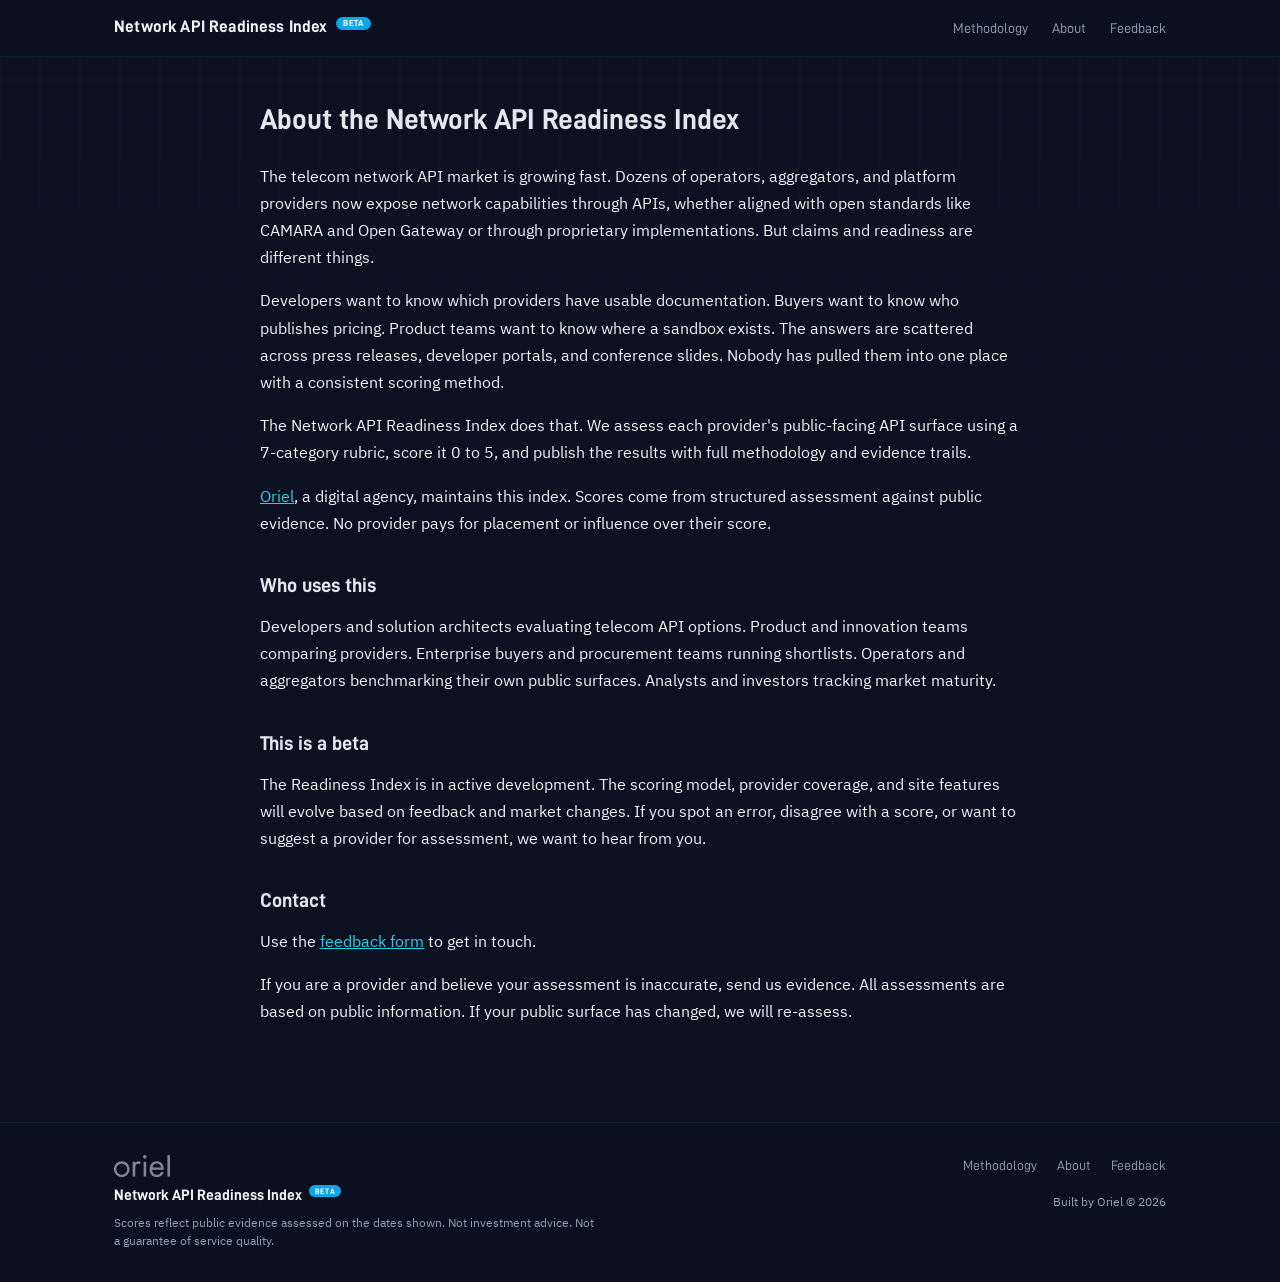
==== commit 14d180cc: "N.A._expansion_and rename_" ====
--- a/about.html
+++ b/about.html
@@ -3,8 +3,11 @@
 <head>
     <meta charset="UTF-8">
     <meta name="viewport" content="width=device-width, initial-scale=1.0">
-    <title>About | CAMARA Readiness Index</title>
+    <title>About | Network API Readiness Index</title>
     <meta name="robots" content="noindex, nofollow">
+    <link rel="icon" type="image/svg+xml" href="favicon.svg">
+    <link rel="icon" type="image/png" sizes="32x32" href="favicon-32.png">
+    <link rel="apple-touch-icon" href="apple-touch-icon.png">
     <link rel="stylesheet" href="style.css">
 </head>
 <body>
@@ -12,7 +15,7 @@
 
 <nav class="nav">
     <div class="container nav-inner">
-        <a href="/" class="nav-logo">CAMARA Readiness Index <span class="beta-pill">Beta</span></a>
+        <a href="/" class="nav-logo">Network API Readiness Index <span class="beta-pill">Beta</span></a>
         <div class="nav-links">
             <a href="/methodology.html">Methodology</a>
             <a href="/about.html">About</a>
@@ -23,13 +26,13 @@
 
 <main class="container content-page">
 
-    <h1>About the CAMARA Readiness Index</h1>
+    <h1>About the Network API Readiness Index</h1>
 
-    <p>The telecom network API market is growing fast. Dozens of operators, aggregators, and platform providers now claim CAMARA or Open Gateway support. But claims and readiness are different things.</p>
+    <p>The telecom network API market is growing fast. Dozens of operators, aggregators, and platform providers now expose network capabilities through APIs, whether aligned with open standards like CAMARA and Open Gateway or through proprietary implementations. But claims and readiness are different things.</p>
 
     <p>Developers want to know which providers have usable documentation. Buyers want to know who publishes pricing. Product teams want to know where a sandbox exists. The answers are scattered across press releases, developer portals, and conference slides. Nobody has pulled them into one place with a consistent scoring method.</p>
 
-    <p>The CAMARA Readiness Index does that. We assess each provider's public-facing API surface using a 7-category rubric, score it 0 to 5, and publish the results with full methodology and evidence trails.</p>
+    <p>The Network API Readiness Index does that. We assess each provider's public-facing API surface using a 7-category rubric, score it 0 to 5, and publish the results with full methodology and evidence trails.</p>
 
     <p><a href="https://oriel-agency.com/" target="_blank" rel="noopener">Oriel</a>, a digital agency, maintains this index. Scores come from structured assessment against public evidence. No provider pays for placement or influence over their score.</p>
 
@@ -55,7 +58,7 @@
             <a href="https://oriel-agency.com/" target="_blank" rel="noopener">
                 <img src="oriel-logo.svg" alt="Oriel Agency">
             </a>
-            <span class="footer-brand">CAMARA Readiness Index <span class="beta-pill beta-pill-sm">Beta</span></span>
+            <span class="footer-brand">Network API Readiness Index <span class="beta-pill beta-pill-sm">Beta</span></span>
             <p class="footer-disclaimer">Scores reflect public evidence assessed on the dates shown. Not investment advice. Not a guarantee of service quality.</p>
         </div>
         <div class="footer-right">
--- a/style.css
+++ b/style.css
@@ -61,9 +61,9 @@
     --teal: #22d3ee;
     --teal-dim: rgba(34, 211, 238, 0.15);
 
-    --text: #cbd5e1;
+    --text: #f1f5f9;
     --text-bright: #f1f5f9;
-    --text-dim: #64748b;
+    --text-dim: #94a3b8;
     --text-heading: #e2e8f0;
 
     --high: #22c55e;
@@ -154,8 +154,9 @@
     letter-spacing: -0.01em; margin-bottom: 1rem; color: #fff;
 }
 .hero-sub {
-    font-size: 1.15rem; color: #94a3b8; max-width: 620px;
-    margin-bottom: 0.85rem; line-height: 1.55;
+    font-family: 'D-DIN', sans-serif; font-size: 1.2rem; font-weight: 700;
+    color: #e2e8f0; max-width: 620px;
+    margin-bottom: 0.85rem; line-height: 1.55; letter-spacing: 0.01em;
 }
 .hero-body {
     font-size: 0.92rem; color: var(--text-dim); max-width: 620px; line-height: 1.75;
